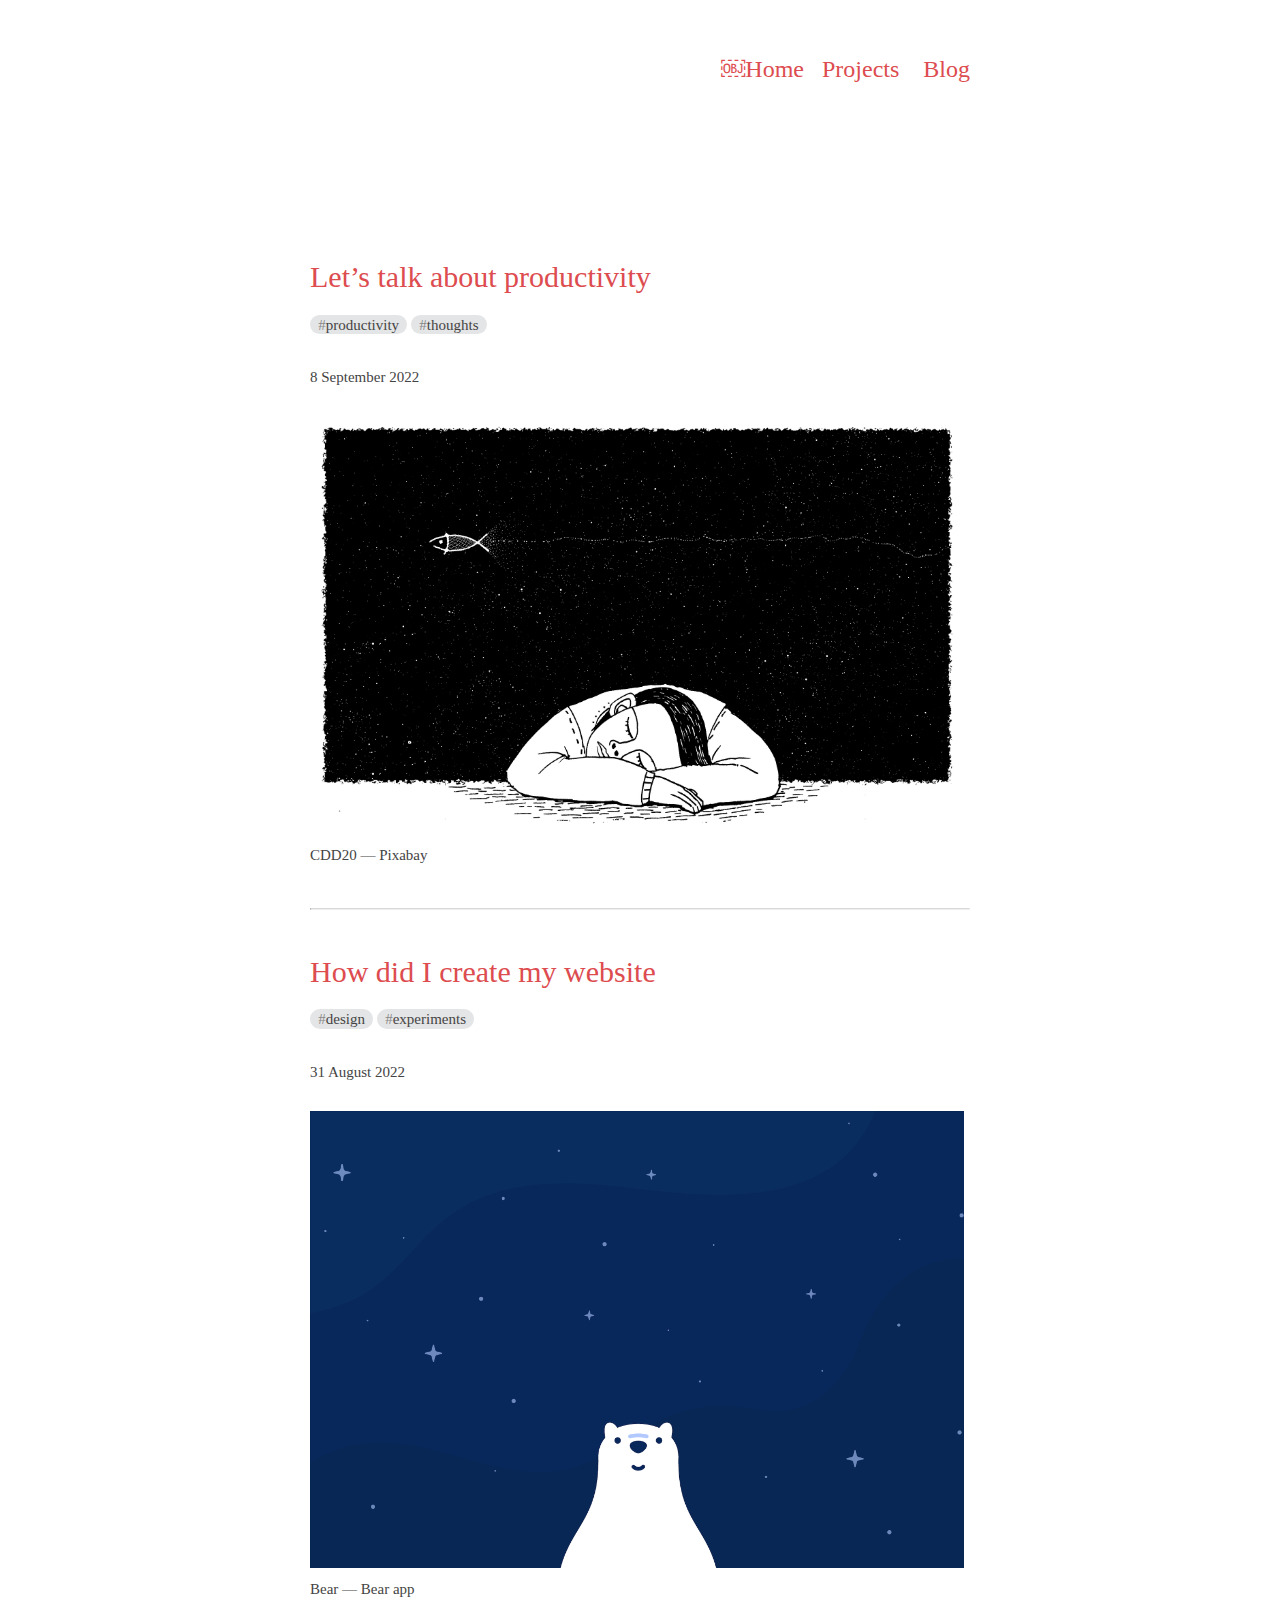
==== blog.html @ 75111d9f "panda markdown site migration" ====
<!DOCTYPE html>
<html>
    <head>
        <title>blog</title>
        <meta charset="utf-8" />
        <meta name="viewport" content="width=device-width, initial-scale=1">
        <meta name="bear-note-unique-identifier" content="">
        <meta name="created" content=""/>
        <meta name="modified" content=""/>
        <meta name="tags" content=""/>
        <meta name="last device" content=""/>
        
    </head>
        <style>
             body {
   --base-background-color: #ffffff;
   --document-background-color: var(--base-background-color);
 }

.document-wrapper {
  /* Constants used to transform theme values to CSS */
  --transform-line-height-factor: 1.17;

  /* From template */
  --base-text-color: #444444;
  --base-text-secondary-color: #888888;
  --base-text-tertiary-color: #d9d9d9;
  --base-background-color: #ffffff;
  --base-background-secondary-color: #F3F5F7;
  --base-background-tertiary-color: #E4E5E6;
  --base-stroke-color: #d9d9d9;
  --base-stroke-secondary-color: #d9d9d9;
  --base-accent-color: #DD4C4F;
  --base-highlight-color: #D3FFA4;

  --document-background-color: var(--base-background-color);
  --document-text-color: var(--base-text-color);
  --document-text-secondary-color: var(--base-text-secondary-color);
  --document-text-light-color: var(--base-text-secondary-color);
  --document-accent-color: var(--base-accent-color);
  --document-cursor-color: var(--base-accent-color);
  --document-link-color: var(--base-accent-color);
  --document-list-marker-color: var(--base-accent-color);
  --document-marker-color: var(--base-text-tertiary-color);
  --document-selection-color: var(--base-selection-color);
  --document-selection-inactive-color: var(--base-background-tertiary-color);
  --document-text-font: "AvenirNext-Regular";
  --document-text-size: 15px;
  --document-line-height-multiplier: calc(
    1.5 * var(--transform-line-height-factor)
  );

  --document-headers-text-color: var(--base-text-color);
  --document-headers-font: "AvenirNext-Medium";
  --document-headers-modular-scale: 1.125;
  --document-headers-line-height-multiplier: calc(
    1.4 * var(--transform-line-height-factor)
  );
  --document-headers-add-top-bottom-padding: 1;
  --document-headers-padding-top-multiplier: 0.5;
  --document-headers-padding-bottom-multiplier: 0.3;

  --document-code-text-color: var(--base-text-color);
  --document-code-border-color: var(--base-text-tertiary-color);
  --document-code-background-color: var(--base-background-secondary-color);
  --document-code-font: "Menlo-Regular";
  --document-code-text-size-multiplier: 0.91;

  --document-code-syntax-highlight-comment: #65798c;
  --document-code-syntax-highlight-constant: #0095c9;
  --document-code-syntax-highlight-number: #0095c9;
  --document-code-syntax-highlight-string: #d12f1b;
  --document-code-syntax-highlight-entity: #4a838b;
  --document-code-syntax-highlight-keyword: #ad3da4;
  --document-code-syntax-highlight-function: #4a838b;
  --document-code-syntax-highlight-variable: #4a838b;

  --document-task-background-color: var(--base-background-color);
  --document-task-border-color: var(--base-text-secondary-color);
  --document-task-check-color: var(--base-text-color);

  --document-tag-background-color: var(--base-background-tertiary-color);
  --document-tag-text-color: var(--base-text-color);
  --document-tag-marker-color: var(--base-text-secondary-color);

  --document-highlighter-background-color: var(--base-highlight-color);
  --document-highlighter-text-color: var(--base-text-color);

  --document-file-fold-color: var(--base-background-tertiary-color);
  --document-file-background-color: var(--base-background-secondary-color);

  --document-separator-border-color: var(--base-stroke-secondary-color);

  --document-table-border-color: var(--base-stroke-secondary-color);
  --document-table-cell-background-color: var(--base-background-color);
  --document-table-cell-alternate-background-color: var(
    --base-background-secondary-color
  );
}

/******************************************/
/* Reset */

.document-wrapper div,
.document-wrapper span,
.document-wrapper applet,
.document-wrapper object,
.document-wrapper iframe,
.document-wrapper h1,
.document-wrapper h2,
.document-wrapper h3,
.document-wrapper h4,
.document-wrapper h5,
.document-wrapper h6,
.document-wrapper p,
.document-wrapper blockquote,
.document-wrapper pre,
.document-wrapper a,
.document-wrapper abbr,
.document-wrapper acronym,
.document-wrapper address,
.document-wrapper big,
.document-wrapper cite,
.document-wrapper code,
.document-wrapper del,
.document-wrapper dfn,
.document-wrapper em,
.document-wrapper ins,
.document-wrapper kbd,
.document-wrapper q,
.document-wrapper s,
.document-wrapper samp,
.document-wrapper small,
.document-wrapper strike,
.document-wrapper strong,
.document-wrapper tt,
.document-wrapper var,
.document-wrapper b,
.document-wrapper u,
.document-wrapper i,
.document-wrapper center,
.document-wrapper dl,
.document-wrapper dt,
.document-wrapper dd,
.document-wrapper ol,
.document-wrapper ul,
.document-wrapper li,
.document-wrapper fieldset,
.document-wrapper form,
.document-wrapper label,
.document-wrapper legend,
.document-wrapper table,
.document-wrapper caption,
.document-wrapper tbody,
.document-wrapper tfoot,
.document-wrapper thead,
.document-wrapper tr,
.document-wrapper th,
.document-wrapper td,
.document-wrapper article,
.document-wrapper aside,
.document-wrapper canvas,
.document-wrapper details,
.document-wrapper embed,
.document-wrapper figure,
.document-wrapper figcaption,
.document-wrapper footer,
.document-wrapper header,
.document-wrapper hgroup,
.document-wrapper menu,
.document-wrapper nav,
.document-wrapper output,
.document-wrapper ruby,
.document-wrapper section,
.document-wrapper summary,
.document-wrapper time,
.document-wrapper mark,
.document-wrapper audio,
.document-wrapper video {
  all:unset;
}

.document-wrapper *:before,
.document-wrapper *:after {
  all: unset;
}

/******************************************/
/* Derived CSS variables */

.document-wrapper  {
  --document-inline-padding-top-bottom: 0.25em;
  --document-inline-padding-left-right: 0.25em;

  --header-1-font-size: 2em;
  --header-2-font-size: 1.6em;
  --header-3-font-size: 1.27em;

  --document-hairline-width: calc(var(--document-text-size) / 15);
}

/******************************************/
/* General settings */

body {
  background-color: var(--document-background-color);
  text-rendering: optimizeLegibility;
}

.document-wrapper {
  box-sizing: border-box;

  background-color: var(--document-background-color);
  color: var(--document-text-color);

  font-family: var(--document-text-font);
  font-size: var(--document-text-size);
  line-height: var(--document-line-height-multiplier);

  min-height: 100%;
  max-width: 48em;
  width: 100%;
  tab-size: 4;
  margin: 0 auto;
  padding: 0 2em;
}

.document-wrapper:focus-visible {
  outline: none;
}

.document-wrapper .marker {
  color: var(--document-marker-color);
  display: none;
}

.document-wrapper [data-direction="2"] {
  direction: rtl;
}

/******************************************/
/* Paragraphs */

.document-wrapper p {
  display: block;
}

/******************************************/
/* Blank lines */

.document-wrapper p.blank-line::before {
  /* Force empty lines to take up space. */
  content: " ";
}

/******************************************/
/* Headings */

.document-wrapper h1,
.document-wrapper h2,
.document-wrapper h3,
.document-wrapper h4,
.document-wrapper h5,
.document-wrapper h6 {
  font-family: var(--document-headers-font);
  display: block;
  line-height: var(--document-headers-line-height-multiplier);
}

.document-wrapper h1 {
  font-size: var(--header-1-font-size);
  padding-block-start: 0.8em;
  padding-block-end: 0.33em;
}

.document-wrapper h2 {
  font-size: var(--header-2-font-size);
  padding-block-start: 0.66em;
  padding-block-end: 0.27em;
}

.document-wrapper h3 {
  font-size: var(--header-3-font-size);
  padding-block-start: 0.53em;
  padding-block-end: 0.27em;
}

.document-wrapper h4,
.document-wrapper h5,
.document-wrapper h6 {
  padding-block-start: 0.4em;
  padding-block-end: 0.27em;
}

/* Setext headings */

.document-wrapper h1.setext {
  border-bottom: calc(2 * var(--document-hairline-width)) solid
    var(--document-separator-border-color);
  padding-bottom: 0.6em;
  margin-bottom: 0.45em;
}

.document-wrapper h2.setext {
  border-bottom: calc(2 * var(--document-hairline-width)) solid
    var(--document-separator-border-color);
  padding-bottom: 0.6em;
  margin-bottom: 0.2em;
}

.document-wrapper .setext-heading-marker + .line-ending {
  display: none;
}

/******************************************/
/* Lists */

.document-wrapper ul,
.document-wrapper ol {
  display: block;
  padding-inline-start: 2.13em;
}

.document-wrapper li {
  display: list-item;
  color: var(--document-text-color);
}

.document-wrapper li > p {
  /* If not inline, it will be put on a new line after the list item ::marker that is inline. */
  display: inline;
}

.document-wrapper li > p > .space:first-child {
  /* Hide space used for indentation. */
  display: none;
}

/* Unordered lists */

.document-wrapper ul {
  list-style-type: disc;
}

.document-wrapper li ul {
  list-style: circle;
}

.document-wrapper li li ul {
  list-style: disc; /* should be black diamond, but that is not supported */
}

.document-wrapper li li li ul {
  list-style: circle; /* should be white diamond, but that is not supported */
}

.document-wrapper li li li li ul {
  list-style: disc;
}

.document-wrapper li li li li li ul {
  list-style: circle;
}

.document-wrapper li li li li li li ul {
  list-style: disc; /* should be black diamond, but that is not supported */
}

.document-wrapper li li li li li li li ul {
  list-style: circle; /* should be white diamond, but that is not supported */
}

.document-wrapper li::marker {
  color: var(--document-list-marker-color);
}

/* Ordered lists */

.document-wrapper ol {
  list-style-type: none;
  counter-reset: custom-list-item calc(var(--data-list-start, 1) - 1);
}

.document-wrapper ol > li {
  counter-increment: custom-list-item;
  position: relative;
}

.document-wrapper ol > li::before {
  content: counter(custom-list-item) ". ";
  color: var(--document-list-marker-color);
  position: absolute;
  transform: translate(calc(-100% - 0.33em), 0);
}

.document-wrapper ol > li[data-big-number="true"] {
  margin-inline-start: -2.05em;
}

.document-wrapper ol > li[data-big-number="true"]::before {
  position: static;
  padding-inline-end: 0.25em;
}

.document-wrapper ol > li[data-list-type="1"]:before {
  content: counter(custom-list-item) ") ";
}

.document-wrapper ol[data-direction="2"] > li::before,
.document-wrapper [data-direction="2"] ol > li::before {
  transform: translate(calc(100% + 0.33em), 0);
}

/* Task lists */

.document-wrapper li[role="checkbox"] {
  list-style: none;
  position: relative;
}

.document-wrapper li[aria-checked="true"] {
  color: var(--document-text-secondary-color);
}

.document-wrapper .todo-checkbox {
    display: inline-block;
    margin-left: -1.7em;
    margin-right: 0.5em;
}

.document-wrapper .todo-checkbox svg {
  display: inline-block;
  margin-bottom: -0.3em;
}

/******************************************/
/* Blockquote */

.document-wrapper blockquote {
  display: block;
  padding-inline-start: 2.13em;
  position: relative;
}

.document-wrapper blockquote::before {
  content: "";
  position: absolute;
  top: 0.2em;
  left: 1em;
  width: 0.13em;
  height: calc(100% - 0.4em);
  border: var(--document-hairline-width) solid var(--document-list-marker-color);
  border-radius: 0.33em;
}

.document-wrapper blockquote[data-direction="2"]::before,
.document-wrapper [data-direction="2"] blockquote::before {
  left: 0;
  right: 1em;
}

.document-wrapper blockquote::before {
  background-color: var(--document-list-marker-color);
}

.document-wrapper blockquote blockquote::before {
  background-color: transparent;
}

.document-wrapper blockquote blockquote blockquote::before {
  background-color: var(--document-list-marker-color);
}

.document-wrapper blockquote blockquote blockquote blockquote::before {
  background-color: transparent;
}

.document-wrapper blockquote blockquote blockquote blockquote blockquote::before {
  background-color: var(--document-list-marker-color);
}

.document-wrapper
  blockquote
  blockquote
  blockquote
  blockquote
  blockquote
  blockquote::before {
  background-color: transparent;
}

/******************************************/
/* Thematic breaks */

.document-wrapper hr {
  display: block;
  margin-block-start: calc(var(--document-line-height-multiplier) * 0.5em);
  margin-block-end: calc(var(--document-line-height-multiplier) * -0.5em);
  border-top: var(--document-hairline-width) solid
    var(--document-separator-border-color);
}

/******************************************/
/* Code, HTML and YAML blocks */

.document-wrapper pre {
  display: block;
  white-space: pre-wrap;
  font-family: var(--document-code-font), monospace;
  font-size: var(--document-code-text-size-multiplier);
}

.document-wrapper pre.indented-code,
.document-wrapper pre.fenced-code,
.document-wrapper pre.yaml {
  color: var(--document-code-text-color);
  background-color: var(--document-code-background-color);
  border-radius: 0.25em;
}

.document-wrapper pre.indented-code {
  /* Have indent for wrapped lines. */
  padding-inline-start: 2.13em;
}

.document-wrapper pre.fenced-code,
.document-wrapper pre.yaml {
  padding: 0 0.5em;
}

.document-wrapper .fenced-code *,
.document-wrapper .indented-code .space,
.document-wrapper .yaml-marker + .line-ending {
  display: none;
}
.document-wrapper .fenced-code-content,
.document-wrapper .fenced-code-content * {
  display: inline;
}
.document-wrapper .fenced-code-content .marker,
.document-wrapper .fenced-code-content .space {
  display: none;
}

.document-wrapper .fenced-code::before {
  /* Force empty code block to take up space by inserting a zero-width-space. */
  content: "\200B";
}

/******************************************/
/* Inline code */

.document-wrapper code {
  font-family: var(--document-code-font), monospace;
  font-size: var(--document-code-text-size-multiplier);
  padding: var(--document-inline-padding-top-bottom)
    var(--document-inline-padding-left-right);
  color: var(--document-code-text-color);
  background-color: var(--document-code-background-color);
  font-weight: normal;
  font-style: normal;
  display: block;
  border-radius: 0.25em;
}

.document-wrapper code.code-inline {
  display: inline;
}

.document-wrapper mark code {
  color: var(--document-text-color);
  background-color: var(--document-highlighter-background-color);
}

/******************************************/
/* Emphasis and strong */

.document-wrapper em,
.document-wrapper i {
  /*font-style: italic;*/
  font-family: "AvenirNext-Italic";
}

.document-wrapper strong,
.document-wrapper b {
  /*font-weight: bold;*/
  font-family: "AvenirNext-Bold";
}

/******************************************/
/* Highlight */

.document-wrapper mark {
  color: var(--document-text-color);
  background-color: var(--document-highlighter-background-color);
  text-decoration: inherit;
  padding: var(--document-inline-padding-top-bottom)
    var(--document-inline-padding-left-right);
  unicode-bidi: embed;
  border-radius: 0.25em;
}

/******************************************/
/* Underline and strike through */

.document-wrapper u {
  text-decoration: underline;
  text-decoration-color: var(--document-accent-color);
  unicode-bidi: embed;
}

.document-wrapper strike,
.document-wrapper s {
  text-decoration: line-through;
}

/******************************************/
/* Links, Wiki links, and images */

.document-wrapper a {
  color: var(--document-link-color);
  unicode-bidi: embed;
  cursor: pointer;
}

.document-wrapper a:hover {
  text-decoration: inherit;
}

.document-wrapper .link-destination,
.document-wrapper .link-title,
.document-wrapper .link-label,
.document-wrapper .link .space,
.document-wrapper .image-destination,
.document-wrapper .image-title,
.document-wrapper .image-label,
.document-wrapper .image .space {
  display: none;
}

.document-wrapper .wiki-separator-marker {
  display: inline;
  color: inherit;
}

/******************************************/
/* Link definitions */

.document-wrapper div.link-definition {
  display: block;
}

.document-wrapper .link-definition-title {
  color: var(--document-text-light-color);
}

.document-wrapper .link-definition-separator {
  display: inline;
}

/******************************************/
/* Footnotes */

.document-wrapper div.footnote {
  display: block;
}

.document-wrapper .footnote-separator {
  display: inline;
}

.document-wrapper .footnote-ref {
  font-size: 0.9em;
  vertical-align: super;
}

/******************************************/
/* Hard linebreak */

.document-wrapper .hard-linebreak-marker {
  display: none;
}

/******************************************/
/* Entities */

.document-wrapper span.entity {
  direction: ltr;
  unicode-bidi: embed;
  color: var(--document-code-syntax-highlight-entity);
}

.document-wrapper .entity-marker {
  display: inline;
}

/******************************************/
/* backslash escapes */

.document-wrapper span.escape {
  unicode-bidi: embed;
}

/******************************************/
/* Color */

.document-wrapper .color {
  font-family: var(--document-code-font), monospace;
  font-size: var(--document-code-text-size-multiplier);
  padding-inline-start: 1.2em;
  position: relative;
  direction: ltr;
  unicode-bidi: embed;
}

.document-wrapper .color::before {
  content: "";
  position: absolute;
  width: 0.9em;
  height: 0.9em;
  left: 0em;
  bottom: 0em;
  transform: translateY(-15%);
  border: var(--document-hairline-width) solid rgb(0, 0, 0, 0.3);
  border-radius: 0.9em;
  background-color: var(--data-color);
}

.document-wrapper .color-marker {
  display: inline;
}

/******************************************/
/* Hashtag */

.document-wrapper .hashtag {
  color: var(--document-tag-text-color);
  background-color: var(--document-tag-background-color);
  border-radius: 1em;
  padding: calc(
      var(--document-inline-padding-top-bottom) - 2 * var(--document-hairline-width)
    )
    calc(var(--document-inline-padding-left-right) + 0.3em);
  unicode-bidi: embed;
}

.document-wrapper .hashtag > .marker {
  display: inline;
  color: var(--document-tag-marker-color);
  padding: 0;
}

/******************************************/
/* Replace */

.document-wrapper .replace .text {
  display: none;
}

/******************************************/
/* Table */

.document-wrapper table {
  display: block; /* To allow for overflow with scroll bars. */
  max-width: fit-content;
  overflow-x: auto;
  border-collapse: separate; /* Can't use border collapse with rounded corners. */
  border-spacing: 0;
  border: var(--document-hairline-width) solid var(--document-table-border-color);
  border-radius: 0.33em;
  margin-bottom: calc(var(--document-line-height-multiplier) * 1em);
}

.document-wrapper table[data-direction="2"] {
  /* We force the ordering of the table rows to be the same as left-to-right,
  while keeping the alignment to right. */
  margin-left: auto;
  direction: ltr;
}

.document-wrapper tr {
  display: table-row;
  background-color: var(--document-table-cell-background-color);
}

.document-wrapper tr.header-row,
.document-wrapper tr:nth-child(odd) {
  background-color: var(--document-table-cell-alternate-background-color);
}

.document-wrapper tr.delimiter-row {
  display: none;
}

.document-wrapper th {
  /*font-weight: bold;*/
  font-family: "AvenirNext-Bold";
  text-align: left;
}

.document-wrapper td,
.document-wrapper th {
  box-sizing: border-box;
  display: table-cell;
  padding: 0.37em 0.75em;
  min-width: 5em;
  border-right: var(--document-hairline-width) solid
    var(--document-table-border-color);
}

.document-wrapper td:last-of-type,
.document-wrapper th:last-of-type {
  border: none;
}

.document-wrapper table[data-direction="2"] td {
  margin-left: auto;
}

.document-wrapper td[data-alignment="1"] {
  text-align: left;
}

.document-wrapper td[data-alignment="2"] {
  text-align: right;
}

.document-wrapper td[data-alignment="3"] {
  text-align: center;
}

/******************************************/
/* Code Highlighting */

.document-wrapper .code_comment {
    color: var(--document-code-syntax-highlight-comment);
}

.document-wrapper .code_constant {
    color: var(--document-code-syntax-highlight-constant);
}

.document-wrapper .code_number {
    color: var(--document-code-syntax-highlight-number);
}

.document-wrapper .code_string {
    color: var(--document-code-syntax-highlight-string);
}

.document-wrapper .code_entity {
    color: var(--document-code-syntax-highlight-entity);
}

.document-wrapper .code_keyword {
    color: var(--document-code-syntax-highlight-keyword);
}

.document-wrapper .code_function {
    color: var(--document-code-syntax-highlight-function);
}

.document-wrapper .code_variable {
    color: var(--document-code-syntax-highlight-variable);
}

/******************************************/
/* images */

.document-wrapper img {
  
  max-width: 100%;
}

/******************************************/
/* SVGs */

.document-wrapper .arrow svg #body,
.document-wrapper .arrow svg #head {
    fill: var(--base-text-color);
}

.document-wrapper .todo-checkbox svg #body {
    stroke: var(--document-task-border-color);
}

.document-wrapper .todo-checkbox svg #check {
    fill: var(--document-task-check-color);
}

.document-wrapper .todo-checkbox.todo-checked svg #body {
   opacity: 0.35;
}

.document-wrapper .todo-checkbox.todo-checked svg #check {
   opacity: 0.4;
}

        </style>
    <body>
        <div class="document-wrapper">
            <br>
<p><h2 style="text-align: right;"><pre><b><a href='/index.html'>￼Home</a>   <a href='/projects.html'>Projects</a>    <a href='/blog.html'>Blog</a></b></pre></h2></p><br>
<br>
<br>
<br>
<br>
<h1 id='[Let’s talk about productivity](entries/lets-talk-about-productivity.html)'><a href='entries/lets-talk-about-productivity.html'>Let’s talk about productivity</a></h1><p><span class='hashtag'><span class='hashtag-marker marker'>#</span>productivity</span> <span class='hashtag'><span class='hashtag-marker marker'>#</span>thoughts</span></p><br>
<p>8 September 2022</p><br>
<p><img src='blog/fairy-tale-ge4f80a904_1920.png' width='654'><br>
<i>CDD20</i> — Pixabay</p><br>
<hr><br>
<h1 id='[How did I create my website](entries/how-did-i-create-my-website.html)'><a href='entries/how-did-i-create-my-website.html'>How did I create my website</a></h1><p><span class='hashtag'><span class='hashtag-marker marker'>#</span>design</span> <span class='hashtag'><span class='hashtag-marker marker'>#</span>experiments</span></p><br>
<p>31 August 2022</p><br>
<p><img src='blog/BearWP-01-Bear in the sky-ipad-pro-11-2388x1668.png' width='654'><br>
<i>Bear</i> — Bear app</p><br>
<br>

        </div>
    </body>
</html>
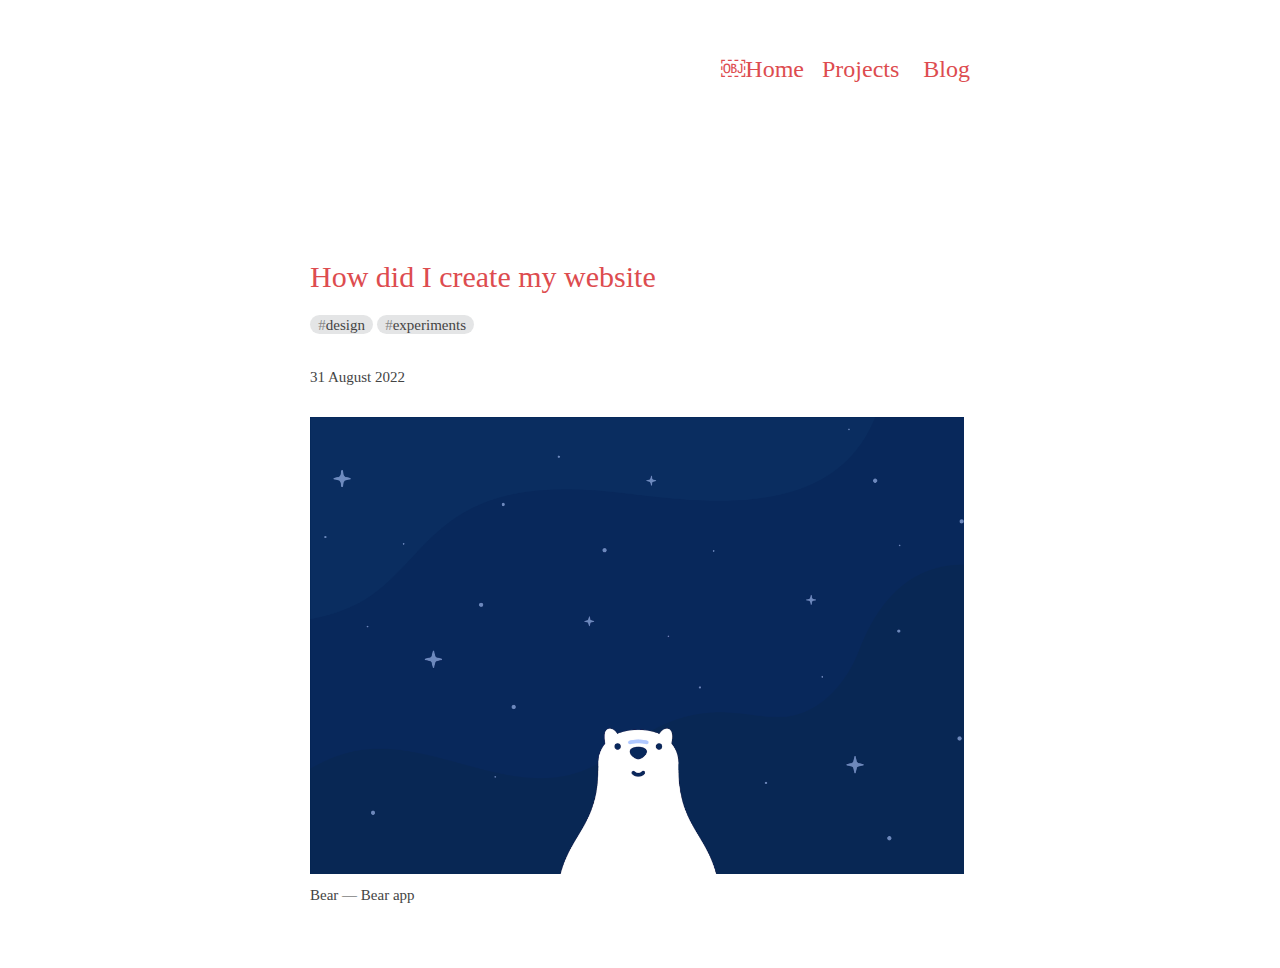
==== commit c076f83c: "Remove productivity entries" ====
--- a/blog.html
+++ b/blog.html
@@ -905,11 +905,6 @@
 <br>
 <br>
 <br>
-<h1 id='[Let’s talk about productivity](entries/lets-talk-about-productivity.html)'><a href='entries/lets-talk-about-productivity.html'>Let’s talk about productivity</a></h1><p><span class='hashtag'><span class='hashtag-marker marker'>#</span>productivity</span> <span class='hashtag'><span class='hashtag-marker marker'>#</span>thoughts</span></p><br>
-<p>8 September 2022</p><br>
-<p><img src='blog/fairy-tale-ge4f80a904_1920.png' width='654'><br>
-<i>CDD20</i> — Pixabay</p><br>
-<hr><br>
 <h1 id='[How did I create my website](entries/how-did-i-create-my-website.html)'><a href='entries/how-did-i-create-my-website.html'>How did I create my website</a></h1><p><span class='hashtag'><span class='hashtag-marker marker'>#</span>design</span> <span class='hashtag'><span class='hashtag-marker marker'>#</span>experiments</span></p><br>
 <p>31 August 2022</p><br>
 <p><img src='blog/BearWP-01-Bear in the sky-ipad-pro-11-2388x1668.png' width='654'><br>
